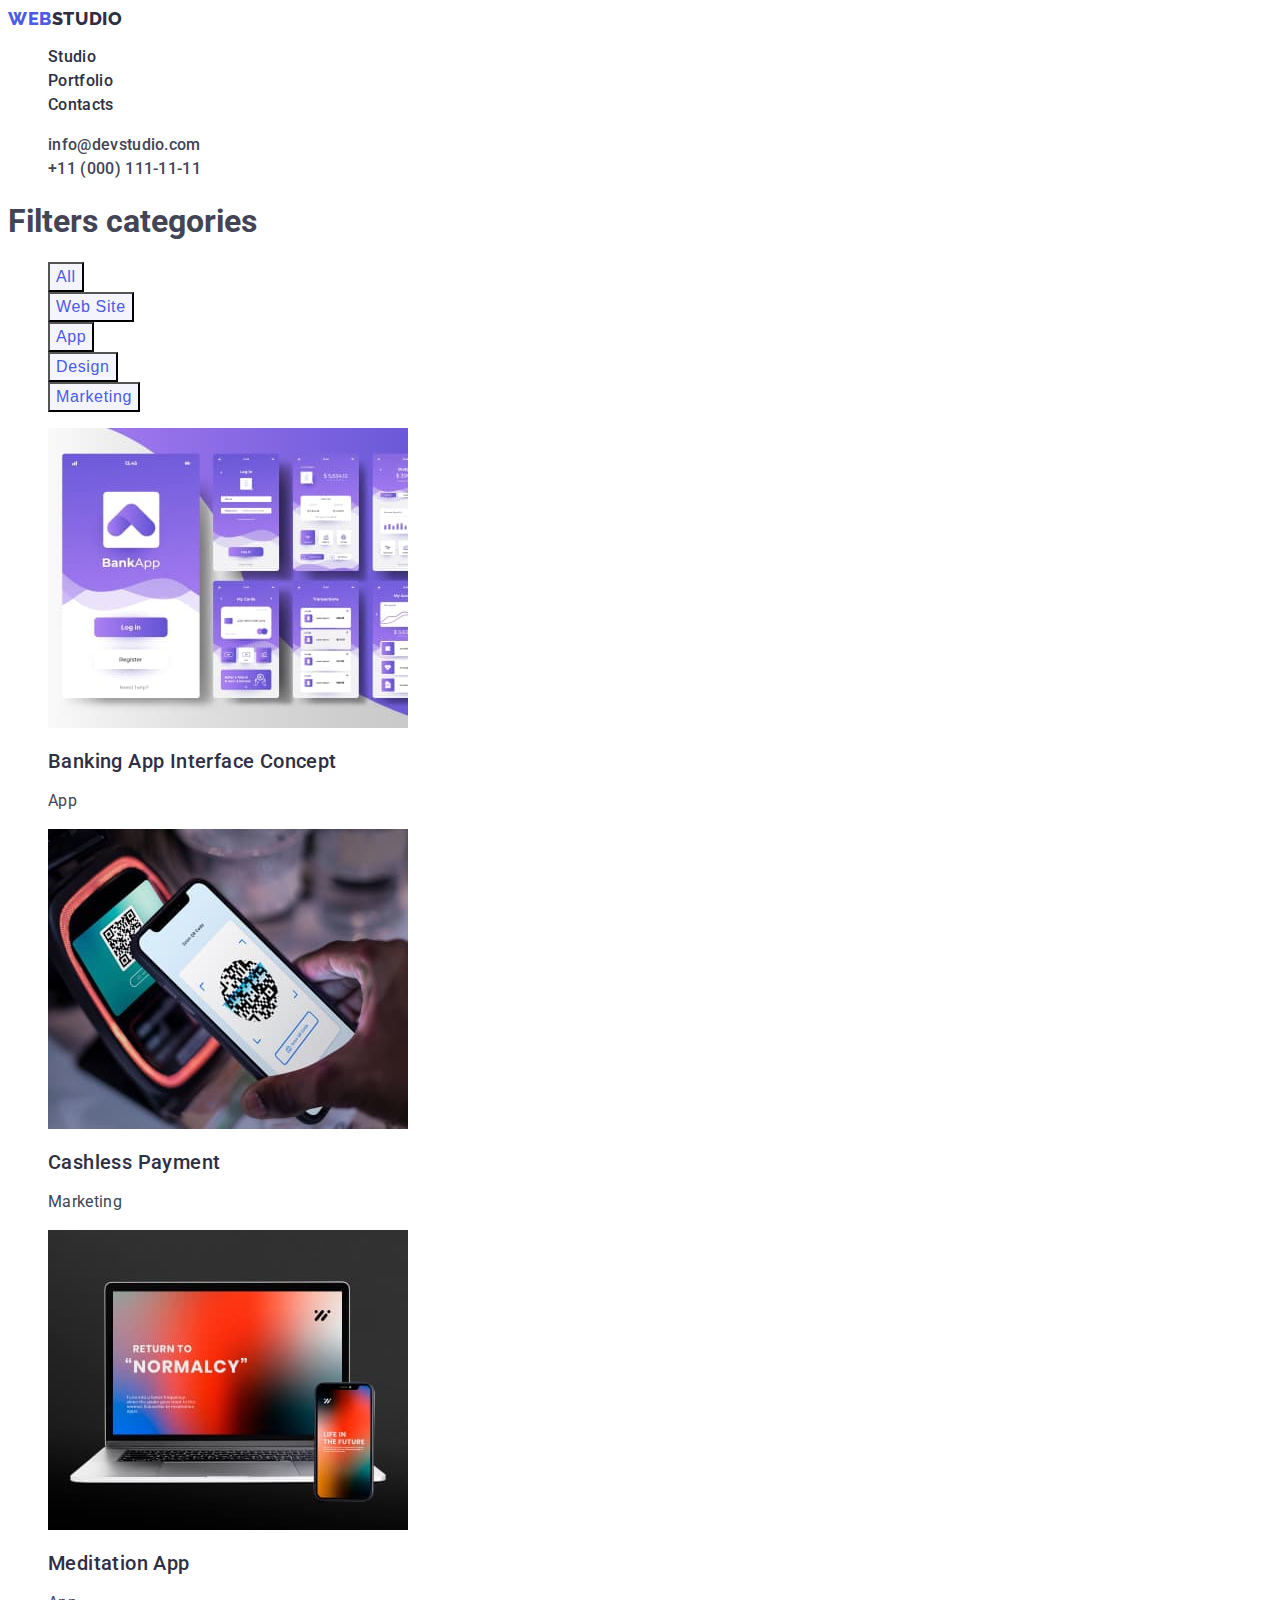
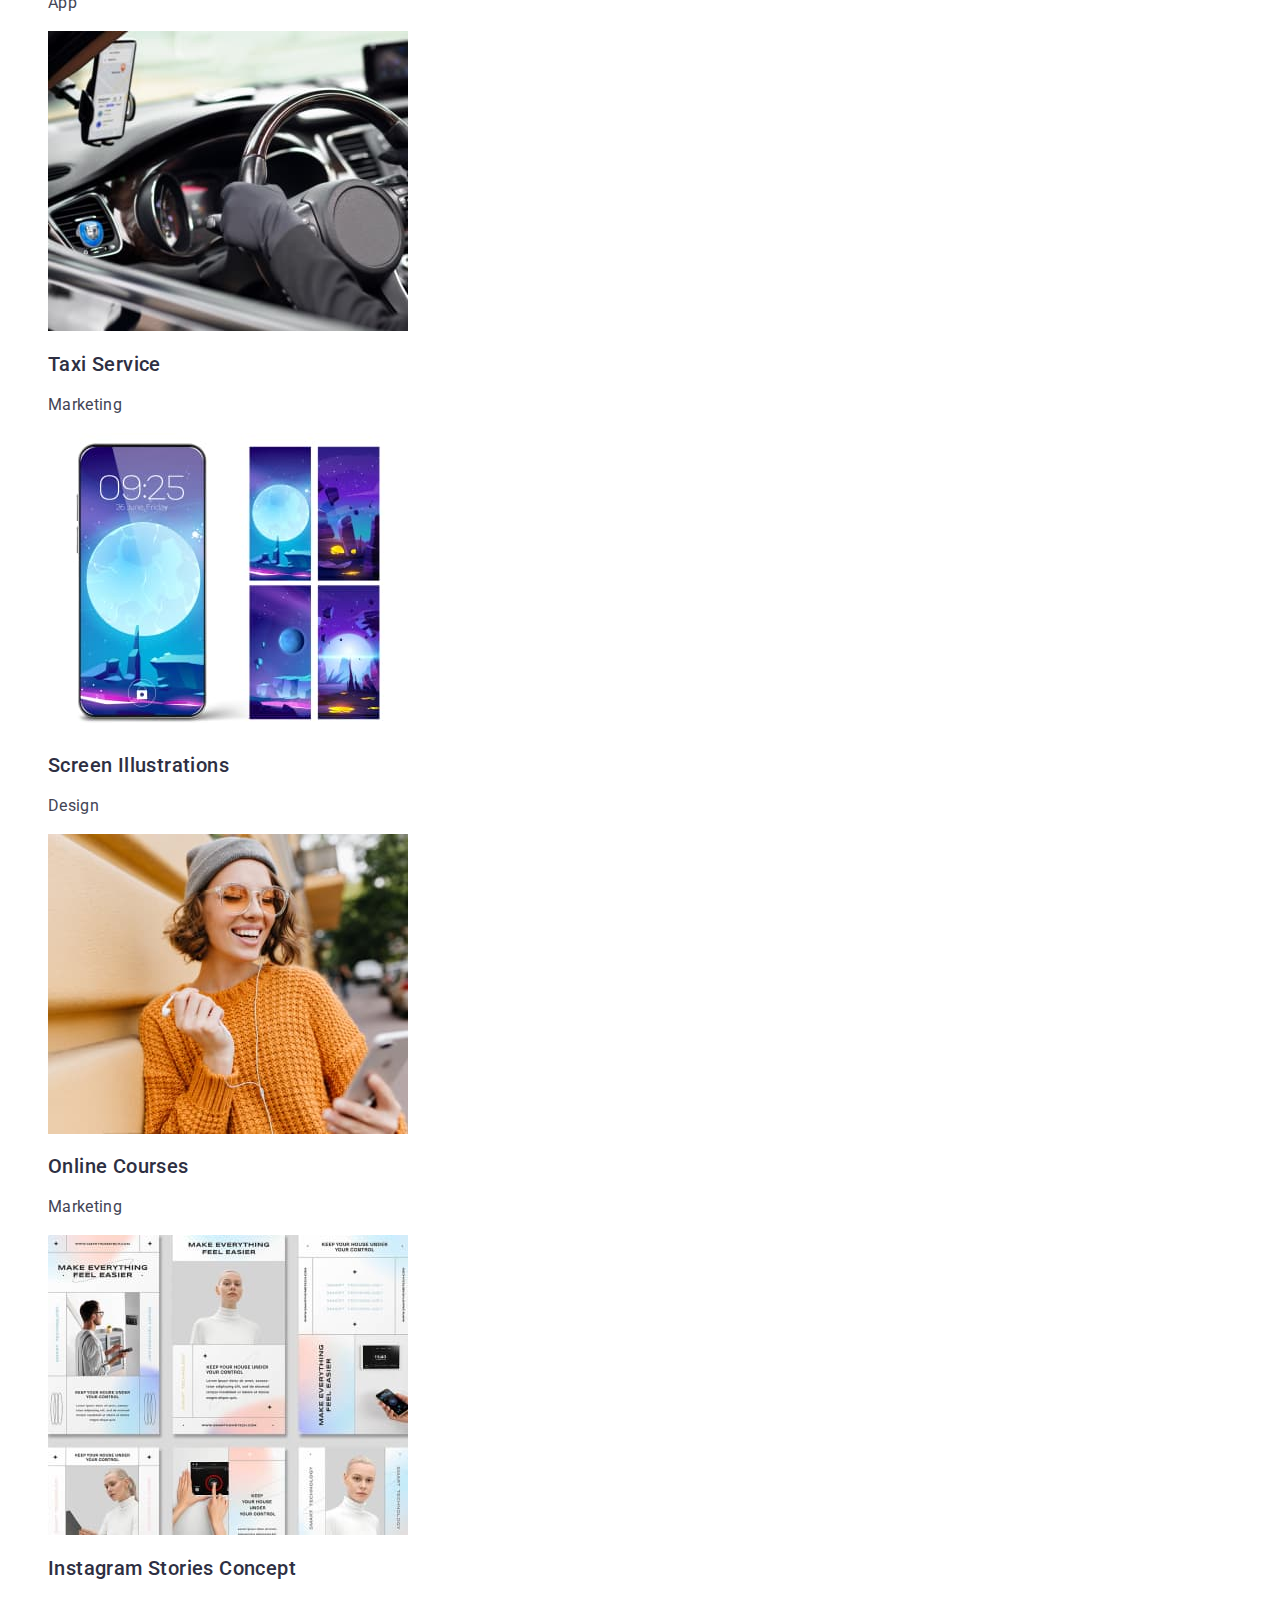
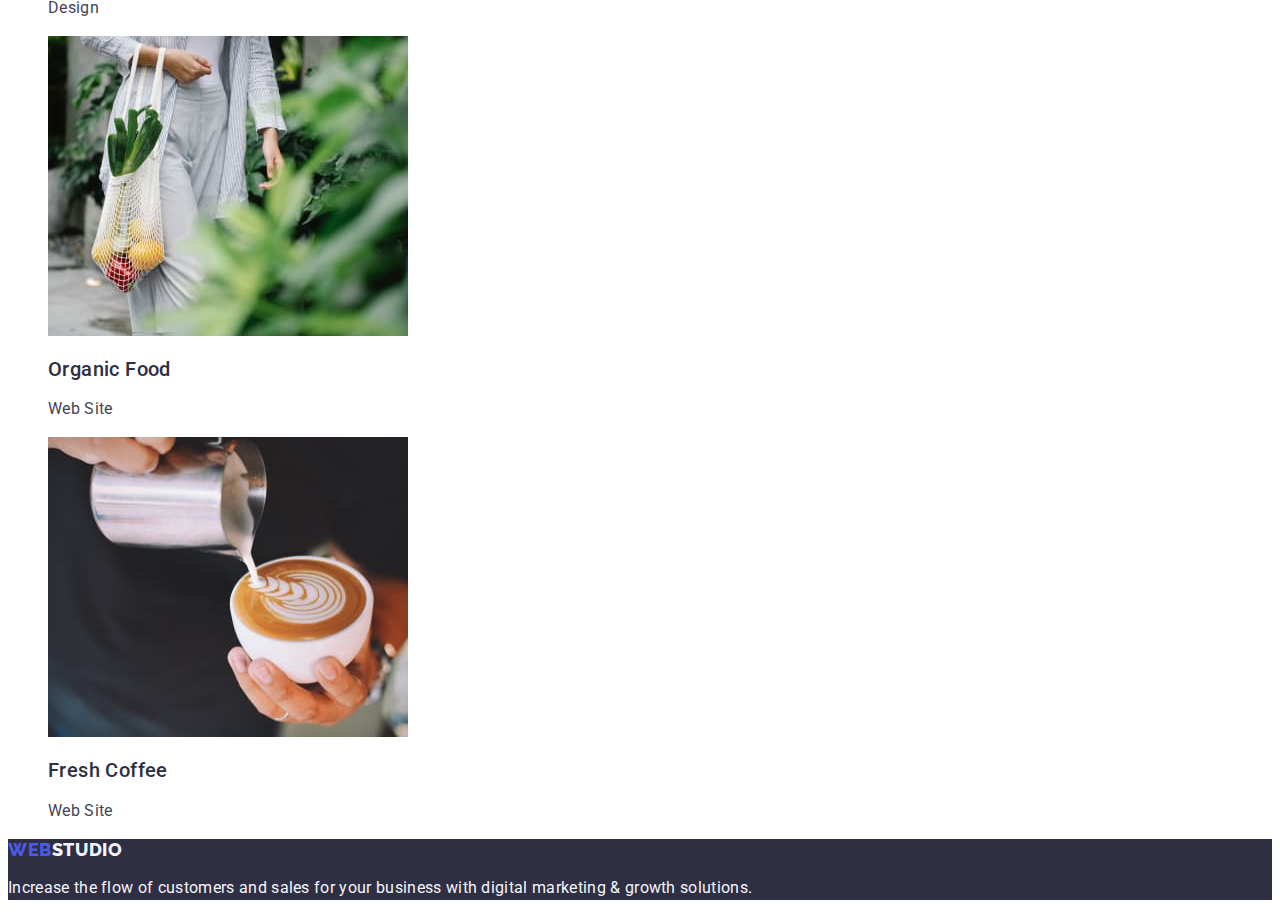
==== portfolio.html @ 28a759ed "Initial commit" ====
<!DOCTYPE html>
<html lang="en">

<head>
    <meta charset="UTF-8" />
    <meta http-equiv="X-UA-Compatible" content="IE=edge" />
    <meta name="viewport" content="width=device-width, initial-scale=1.0" />
    <link rel="stylesheet" href="https://cdnjs.cloudflare.com/ajax/libs/modern-normalize/2.0.0/modern-normalize.min.css"
        integrity="sha512-4xo8blKMVCiXpTaLzQSLSw3KFOVPWhm/TRtuPVc4WG6kUgjH6J03IBuG7JZPkcWMxJ5huwaBpOpnwYElP/m6wg=="
        crossorigin="anonymous" referrerpolicy="no-referrer" />
    <link rel="preconnect" href="https://fonts.googleapis.com">
    <link rel="preconnect" href="https://fonts.gstatic.com" crossorigin>
    <link
        href="https://fonts.googleapis.com/css2?family=Open+Sans:wght@400;500;600;700&family=Raleway:wght@800&family=Roboto:wght@400;500;700;900&display=swap"
        rel="stylesheet">
    <link rel="stylesheet" href="css/styles.css">
    <title>Portfolio</title>
</head>

<body>
    <header class="header">
        <nav class="navbar">
            <a class="logo link" href="./index.html">
                Web<span class="logo-head">Studio</span>
            </a>
            <ul class="list">
                <li>
                    <a href="./index.html" class="link list-item">
                        Studio
                    </a>
                </li>
                <li>
                    <a href="./portfolio.html" class="link list-item">
                        Portfolio
                    </a>
                </li>
                <li>
                    <a href="" class="link list-item">
                        Contacts
                    </a>
                </li>
            </ul>
        </nav>
        <address class="address">
            <ul class="list">
                <li>
                    <a class="address-item link" href="mailto:info@devstudio.com">info@devstudio.com</a>
                </li>
                <li>
                    <a class="address-item link" href="tel:+110001111111">+11 (000) 111-11-11</a>
                </li>
            </ul>
        </address>
    </header>
    <main >
        <section class="pages-section">
            <h1>Filters categories</h1>
            <ul class="list">
                <li>
                    <button type="button" class="btn filter-btn">All</button>
                </li>
                <li>
                    <button type="button" class="btn filter-btn">Web Site</button>
                </li>
                <li>
                    <button type="button" class="btn filter-btn">App</button>
                </li>
                <li>
                    <button type="button" class="btn filter-btn">Design</button>
                </li>
                <li>
                    <button type="button" class="btn filter-btn">Marketing</button>
                </li>
            </ul>
            <ul class="list">
                <li>
                    <a class="link" href="/">
                        <img src="./images/portfolio/img1.jpg" width="360" height="300" alt="Banking App Interface Concept" />
                        <h2 class="title">Banking App Interface Concept</h2>
                        <p class="text">App</p>
                    </a>
                </li>
                <li>
                    <a class="link" href="/">
                        <img src="./images/portfolio/img2.jpg" width="360" height="300" alt="Cashless Payment" />
                        <h2 class="title">Cashless Payment</h2>
                        <p class="text">Marketing</p>
                    </a>
                </li>
                <li>
                    <a class="link" href="/">
                        <img src="./images/portfolio/img3.jpg" width="360" height="300" alt="Meditation App" />
                        <h2 class="title">Meditation App</h2>
                        <p class="text">App</p>
                    </a>
                </li>
                <li>
                    <a class="link" href="/">
                        <img src="./images/portfolio/img4.jpg" width="360" height="300" alt="Taxi Service" />
                        <h2 class="title">Taxi Service</h2>
                        <p class="text">Marketing</p>
                    </a>
                </li>
                <li>
                    <a class="link" href="/">
                        <img src="./images/portfolio/img5.jpg" width="360" height="300" alt="Screen Illustrations" />
                        <h2 class="title">Screen Illustrations</h2>
                        <p class="text">Design</p>
                    </a>
                </li>
                <li>
                    <a class="link" href="/">
                        <img src="./images/portfolio/img6.jpg" width="360" height="300" alt="Online Courses" />
                        <h2 class="title">Online Courses</h2>
                        <p class="text">Marketing</p>
                    </a>
                </li>
                <li>
                    <a class="link" href="/">
                        <img src="./images/portfolio/img7.jpg" width="360" height="300" alt="Instagram Stories Concept" />
                        <h2 class="title">Instagram Stories Concept</h2>
                        <p class="text">Design</p>
                    </a>
                </li>
                <li>
                    <a class="link" href="/">
                        <img src="./images/portfolio/img8.jpg" width="360" height="300" alt="Organic Food" />
                        <h2 class="title">Organic Food</h2>
                        <p class="text">Web Site</p>
                    </a>
                </li>
                <li>
                    <a class="link" href="/">
                        <img src="./images/portfolio/img9.jpg" width="360" height="300" alt="Fresh Coffee" />
                        <h2 class="title">Fresh Coffee</h2>
                        <p class="text">Web Site</p>
                    </a>
                </li>

            </ul>
        </section>
    </main>
    <footer class="footer">
        <a class="logo link" href="./index.html">
            Web<span class="logo-foot">Studio</span>
        </a>
        <p class="copyright-text">Increase the flow of customers and sales for your business with digital marketing & growth
            solutions.</p>
    </footer>
</body>

</html>
---- css/styles.css ----
:root {
    --iris: #4D5AE5;
    --ocean: #404BBF;
    --navyblue: #2E2F42;
    --success: #31D0AA;
    --slate: #434455;
    --subtle-text: #8E8F99;
    --cornflower: #E7E9FC;
    --cloud: #F4F4FD;
    --modal-overlay: rgba(46, 47, 66, 0.4);
    --hero-background: rgba(46, 47, 66, 0.7);
    --white: #FFF;
    --modal-background: #FCFCFC;
}

body {
    font-family: "Roboto", sans-serif;
    color: var(--slate, #434455);
    background-color: var(--white);
}
address {
    font-style: normal
}


/* General styles*/
.list {
    list-style: none;
}
.link {
    color: inherit;
    text-decoration: none;
    outline: none;
}

.footer .logo,
.navbar .logo {
    font-family: "Raleway", sans-serif;
    line-height: 1.17;
    color: var(--iris);
    font-size: 18px;
    font-weight: 800;
    letter-spacing: 0.034em;
    text-transform: uppercase;
}

.logo .logo-head {
    color: var(--navyblue);
}
.logo .logo-foot {
    color: var(--cloud);
}

.btn {
    cursor: pointer;
    text-align: center;
    font-size: 16px;
    font-weight: 500;
    line-height: 24px;
    letter-spacing: 0.04em;
}
.btn:focus {
    outline: none;
}


/* Header */
.header .list-item {
    color: var(--navyblue);
    font-size: 16px;
    letter-spacing: 0.02em;
    line-height: 1.5;
}
.header .list-item, .header .address-item {   
    font-weight: 500;
    line-height: 24px;
    letter-spacing: 0.02em;
}

.header .address-item:hover, .header .address-item:focus,
.header .list-item:hover, .header .list-item:focus {
    color: var(--ocean);
}

/* Footer */
.footer {
    background-color: var(--navyblue);
}
.copyright-text {
    color: var(--cloud);
    font-size: 16px;
    line-height: 24px;
    letter-spacing: 0.02em;
}



/* Studio page */

.service-btn {
    background-color: var(--iris, #4D5AE5);
    color: var(--white);
}
.hero-section .service-btn:active,
.hero-section .service-btn:hover, 
.hero-section .service-btn:focus {
    background-color: var(--ocean, #404BBF);
}
.hero-section .title {
    color: var(--white);
    text-align: center;
    font-size: 56px;
    line-height: 1.07;
    letter-spacing: 0.07em;
}

.hero-section {
    background-color: var(--navyblue);
}
.team-section {
    background-color: var(--cloud);
}

.strategy-section .title {
    color: var(--navyblue);
    font-size: 20px;
    font-weight: 500;
    line-height: 1.2;
    letter-spacing: 0.025em;
}
.team-list .team-list-item .title {
    color: var(--navyblue);
    text-align: center;
    font-size: 20px;
    font-weight: 500;
    line-height: 1.2;
    letter-spacing: 0.02em;
}
.team-section .text,
.strategy-section .text {
    font-size: 16px;
    line-height: 24px;
    letter-spacing: 0.02em;
}
.team-list .team-list-item {
    background-color: var(--white);
}
.work-section .sub-title {
    color: var(--navyblue);
    text-align: center;
    font-size: 36px;
    line-height: 1.11;
    letter-spacing: 0.02em;
    text-transform: capitalize;
}
.team-section .sub-title {
    color: var(--navyblue);
    text-align: center;
    font-size: 36px;
    line-height: 1.11;
    letter-spacing: 0.02em;
    text-transform: capitalize;
}

/* Portfolio page  */

.filter-btn{
    background: var(--cloud);
    color: var(--iris);
}
.filter-btn:active,
.filter-btn:hover, 
.filter-btn:focus {
    background: var(--ocean);
    color: var(--white);
}
.pages-section .title {
    color: var(--navyblue);
    font-size: 20px;
    font-weight: 500;
    line-height: 1.2;
    letter-spacing: 0.02em;
}
.pages-section .text {
    font-size: 16px;
    line-height: 24px;
    letter-spacing: 0.02em;
}
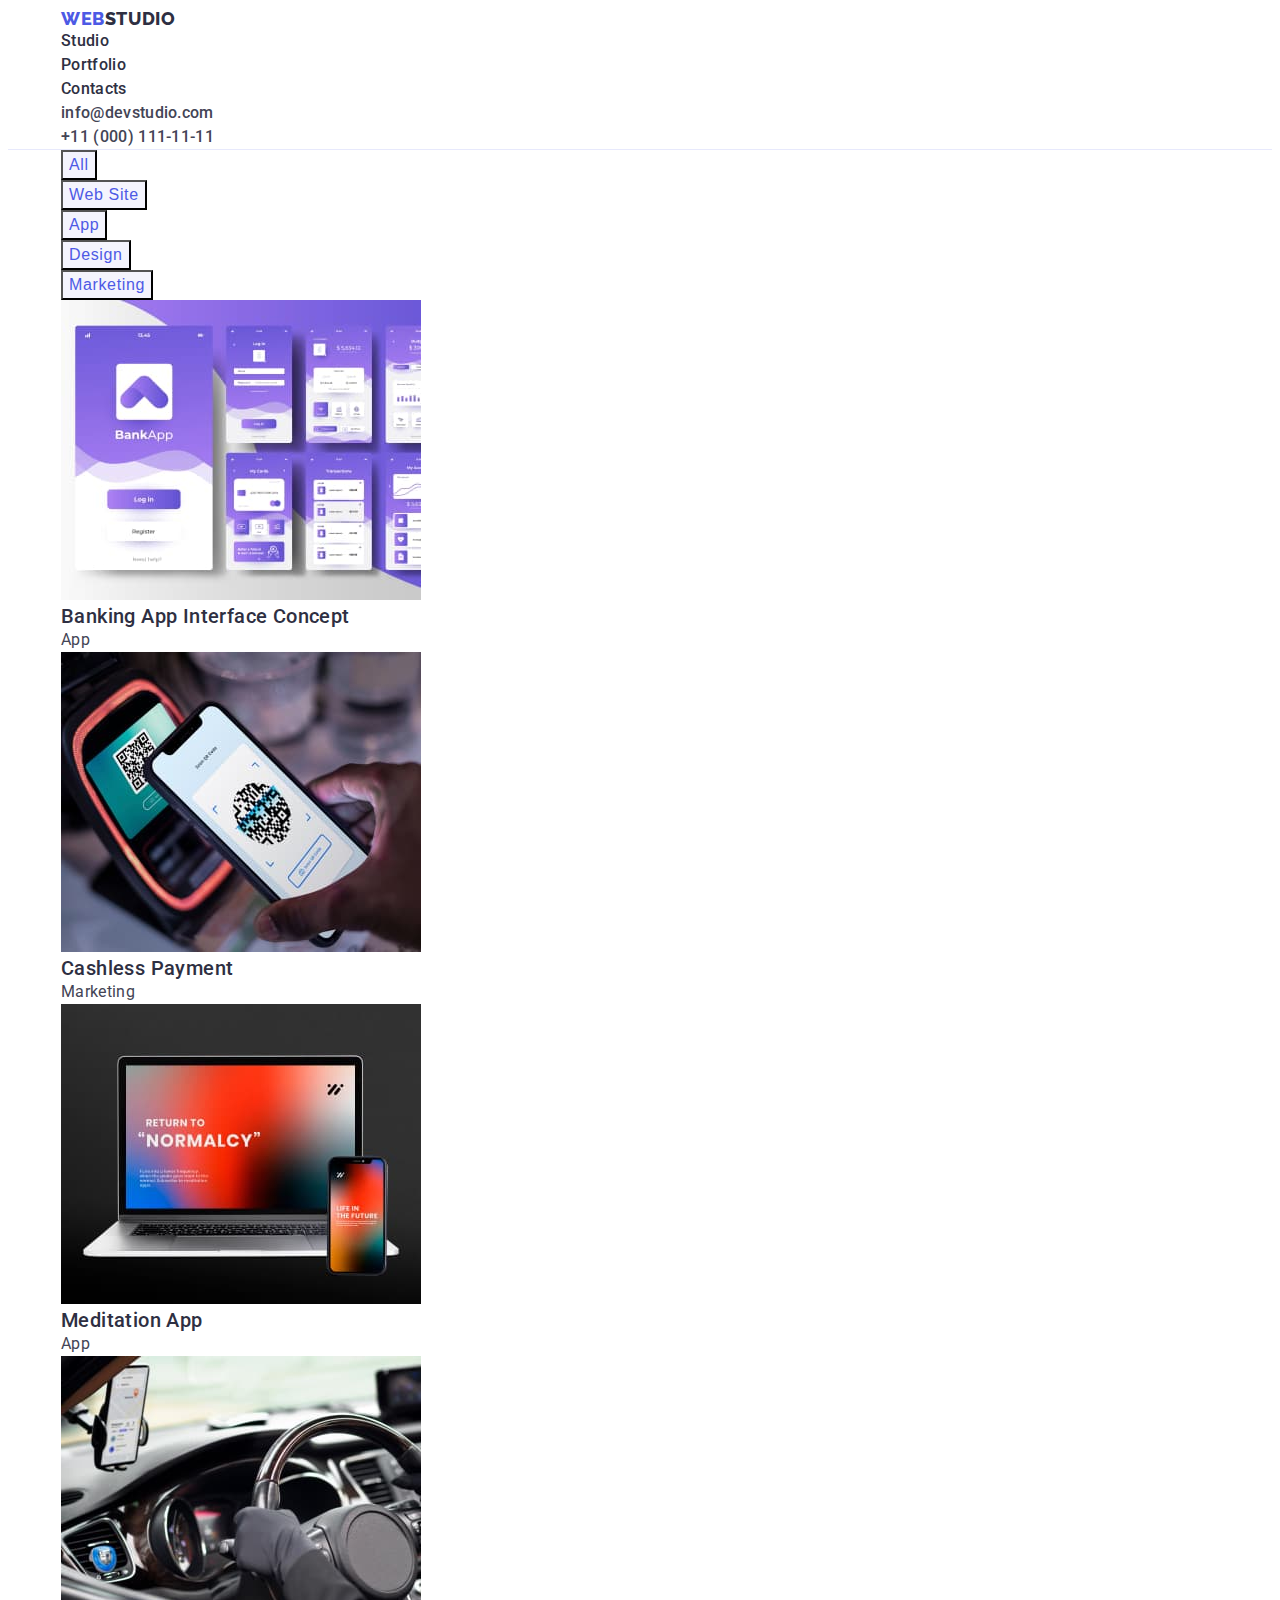
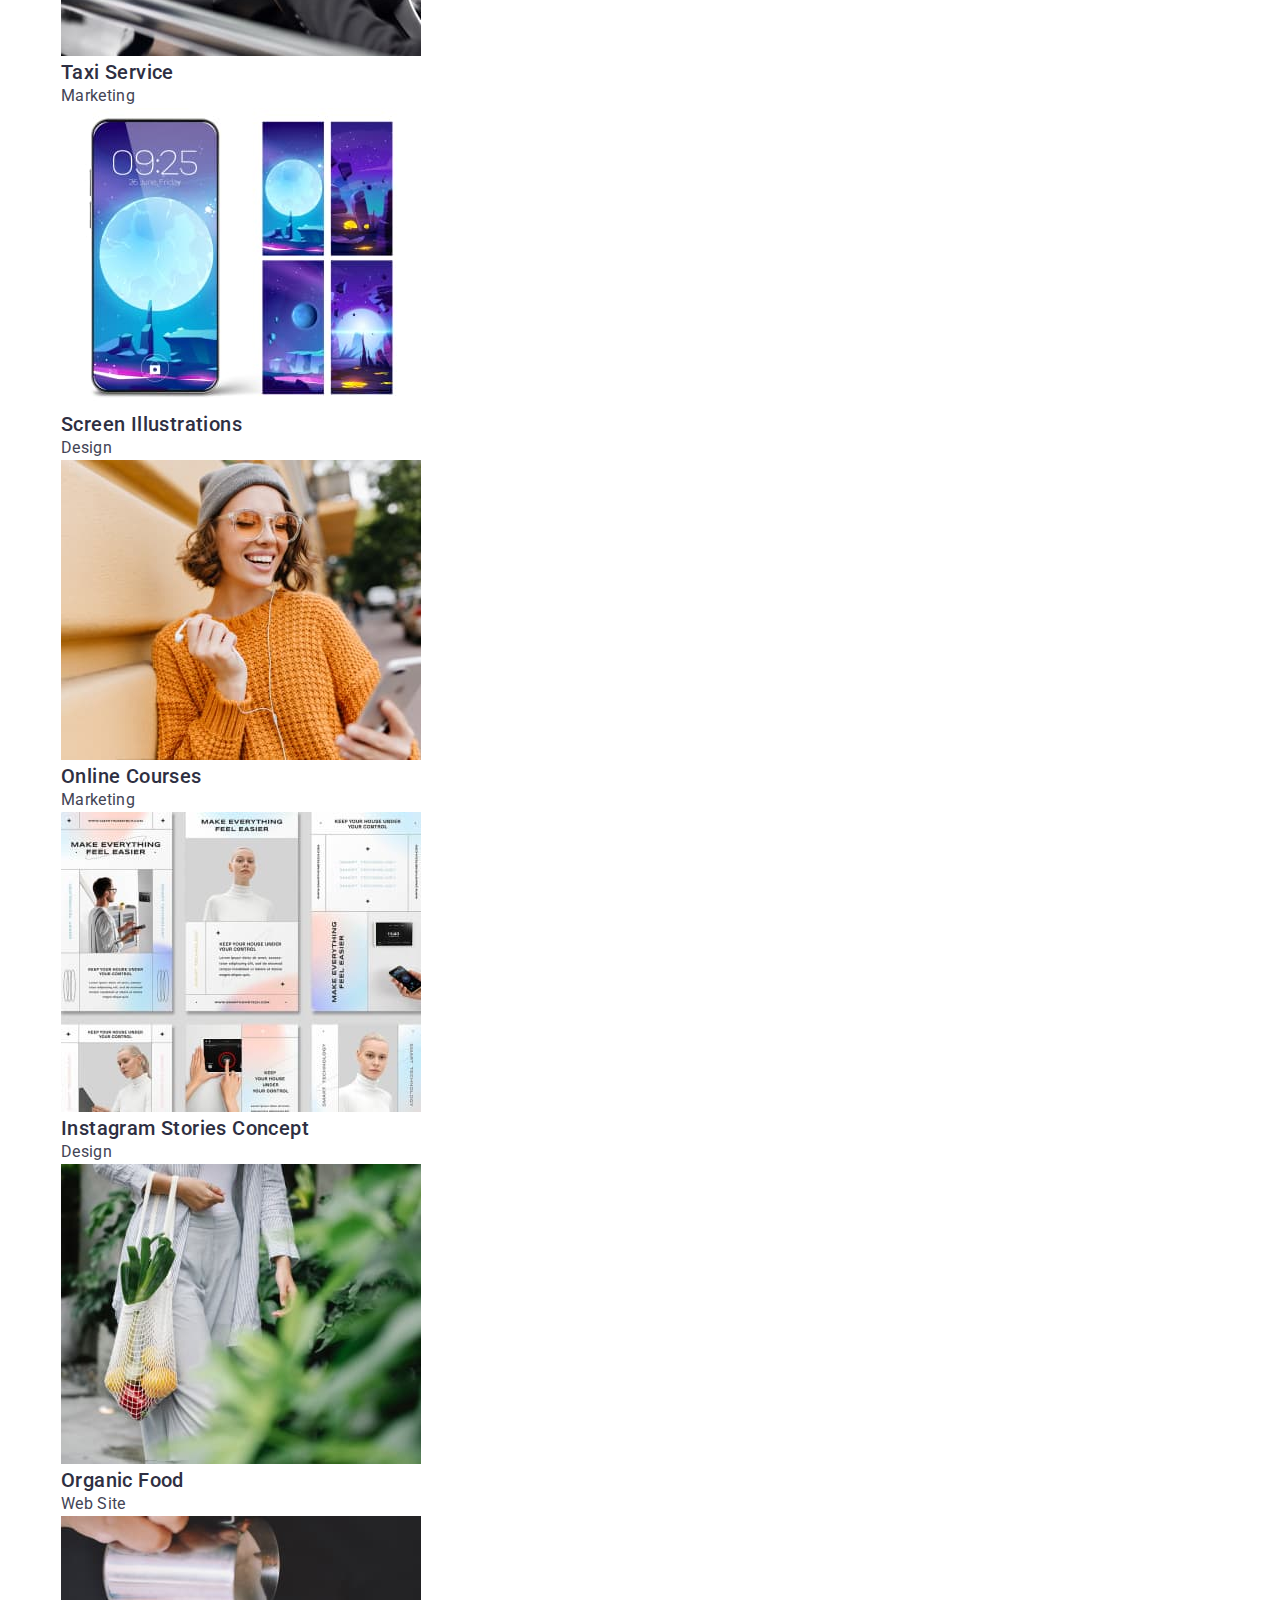
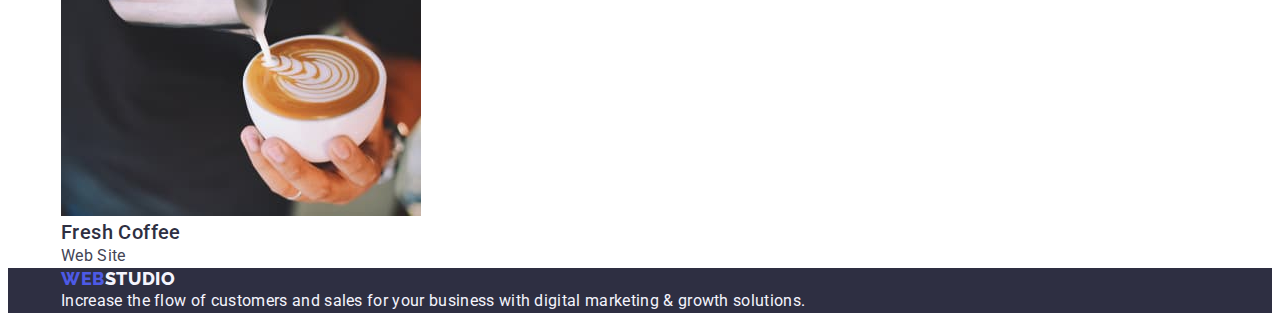
==== commit 0fe9c4c3: "Template" ====
--- a/portfolio.html
+++ b/portfolio.html
@@ -19,133 +19,139 @@
 
 <body>
     <header class="header">
-        <nav class="navbar">
-            <a class="logo link" href="./index.html">
-                Web<span class="logo-head">Studio</span>
-            </a>
-            <ul class="list">
-                <li>
-                    <a href="./index.html" class="link list-item">
-                        Studio
-                    </a>
-                </li>
-                <li>
-                    <a href="./portfolio.html" class="link list-item">
-                        Portfolio
-                    </a>
-                </li>
-                <li>
-                    <a href="" class="link list-item">
-                        Contacts
-                    </a>
-                </li>
-            </ul>
-        </nav>
-        <address class="address">
-            <ul class="list">
-                <li>
-                    <a class="address-item link" href="mailto:info@devstudio.com">info@devstudio.com</a>
-                </li>
-                <li>
-                    <a class="address-item link" href="tel:+110001111111">+11 (000) 111-11-11</a>
-                </li>
-            </ul>
-        </address>
+       <div class="container">
+            <nav class="navbar">
+                <a class="logo link" href="./index.html">
+                    Web<span class="logo-head">Studio</span>
+                </a>
+                <ul class="list">
+                    <li>
+                        <a href="./index.html" class="link list-item">
+                            Studio
+                        </a>
+                    </li>
+                    <li>
+                        <a href="./portfolio.html" class="link list-item">
+                            Portfolio
+                        </a>
+                    </li>
+                    <li>
+                        <a href="" class="link list-item">
+                            Contacts
+                        </a>
+                    </li>
+                </ul>
+            </nav>
+            <address class="address">
+                <ul class="list">
+                    <li>
+                        <a class="address-item link" href="mailto:info@devstudio.com">info@devstudio.com</a>
+                    </li>
+                    <li>
+                        <a class="address-item link" href="tel:+110001111111">+11 (000) 111-11-11</a>
+                    </li>
+                </ul>
+            </address>
+       </div>
     </header>
     <main >
-        <section class="pages-section">
-            <h1>Filters categories</h1>
-            <ul class="list">
-                <li>
-                    <button type="button" class="btn filter-btn">All</button>
-                </li>
-                <li>
-                    <button type="button" class="btn filter-btn">Web Site</button>
-                </li>
-                <li>
-                    <button type="button" class="btn filter-btn">App</button>
-                </li>
-                <li>
-                    <button type="button" class="btn filter-btn">Design</button>
-                </li>
-                <li>
-                    <button type="button" class="btn filter-btn">Marketing</button>
-                </li>
-            </ul>
-            <ul class="list">
-                <li>
-                    <a class="link" href="/">
-                        <img src="./images/portfolio/img1.jpg" width="360" height="300" alt="Banking App Interface Concept" />
-                        <h2 class="title">Banking App Interface Concept</h2>
-                        <p class="text">App</p>
-                    </a>
-                </li>
-                <li>
-                    <a class="link" href="/">
-                        <img src="./images/portfolio/img2.jpg" width="360" height="300" alt="Cashless Payment" />
-                        <h2 class="title">Cashless Payment</h2>
-                        <p class="text">Marketing</p>
-                    </a>
-                </li>
-                <li>
-                    <a class="link" href="/">
-                        <img src="./images/portfolio/img3.jpg" width="360" height="300" alt="Meditation App" />
-                        <h2 class="title">Meditation App</h2>
-                        <p class="text">App</p>
-                    </a>
-                </li>
-                <li>
-                    <a class="link" href="/">
-                        <img src="./images/portfolio/img4.jpg" width="360" height="300" alt="Taxi Service" />
-                        <h2 class="title">Taxi Service</h2>
-                        <p class="text">Marketing</p>
-                    </a>
-                </li>
-                <li>
-                    <a class="link" href="/">
-                        <img src="./images/portfolio/img5.jpg" width="360" height="300" alt="Screen Illustrations" />
-                        <h2 class="title">Screen Illustrations</h2>
-                        <p class="text">Design</p>
-                    </a>
-                </li>
-                <li>
-                    <a class="link" href="/">
-                        <img src="./images/portfolio/img6.jpg" width="360" height="300" alt="Online Courses" />
-                        <h2 class="title">Online Courses</h2>
-                        <p class="text">Marketing</p>
-                    </a>
-                </li>
-                <li>
-                    <a class="link" href="/">
-                        <img src="./images/portfolio/img7.jpg" width="360" height="300" alt="Instagram Stories Concept" />
-                        <h2 class="title">Instagram Stories Concept</h2>
-                        <p class="text">Design</p>
-                    </a>
-                </li>
-                <li>
-                    <a class="link" href="/">
-                        <img src="./images/portfolio/img8.jpg" width="360" height="300" alt="Organic Food" />
-                        <h2 class="title">Organic Food</h2>
-                        <p class="text">Web Site</p>
-                    </a>
-                </li>
-                <li>
-                    <a class="link" href="/">
-                        <img src="./images/portfolio/img9.jpg" width="360" height="300" alt="Fresh Coffee" />
-                        <h2 class="title">Fresh Coffee</h2>
-                        <p class="text">Web Site</p>
-                    </a>
-                </li>
-
-            </ul>
+        <section class="section pages-section">
+            <div class="container">
+                <h1 class="visually-hidden">Filters categories</h1>
+                <ul class="list">
+                    <li>
+                        <button type="button" class="btn filter-btn">All</button>
+                    </li>
+                    <li>
+                        <button type="button" class="btn filter-btn">Web Site</button>
+                    </li>
+                    <li>
+                        <button type="button" class="btn filter-btn">App</button>
+                    </li>
+                    <li>
+                        <button type="button" class="btn filter-btn">Design</button>
+                    </li>
+                    <li>
+                        <button type="button" class="btn filter-btn">Marketing</button>
+                    </li>
+                </ul>
+                <ul class="list">
+                    <li>
+                        <a class="link" href="/">
+                            <img src="./images/portfolio/img1.jpg" width="360" height="300" alt="Banking App Interface Concept" />
+                            <h2 class="title">Banking App Interface Concept</h2>
+                            <p class="text">App</p>
+                        </a>
+                    </li>
+                    <li>
+                        <a class="link" href="/">
+                            <img src="./images/portfolio/img2.jpg" width="360" height="300" alt="Cashless Payment" />
+                            <h2 class="title">Cashless Payment</h2>
+                            <p class="text">Marketing</p>
+                        </a>
+                    </li>
+                    <li>
+                        <a class="link" href="/">
+                            <img src="./images/portfolio/img3.jpg" width="360" height="300" alt="Meditation App" />
+                            <h2 class="title">Meditation App</h2>
+                            <p class="text">App</p>
+                        </a>
+                    </li>
+                    <li>
+                        <a class="link" href="/">
+                            <img src="./images/portfolio/img4.jpg" width="360" height="300" alt="Taxi Service" />
+                            <h2 class="title">Taxi Service</h2>
+                            <p class="text">Marketing</p>
+                        </a>
+                    </li>
+                    <li>
+                        <a class="link" href="/">
+                            <img src="./images/portfolio/img5.jpg" width="360" height="300" alt="Screen Illustrations" />
+                            <h2 class="title">Screen Illustrations</h2>
+                            <p class="text">Design</p>
+                        </a>
+                    </li>
+                    <li>
+                        <a class="link" href="/">
+                            <img src="./images/portfolio/img6.jpg" width="360" height="300" alt="Online Courses" />
+                            <h2 class="title">Online Courses</h2>
+                            <p class="text">Marketing</p>
+                        </a>
+                    </li>
+                    <li>
+                        <a class="link" href="/">
+                            <img src="./images/portfolio/img7.jpg" width="360" height="300" alt="Instagram Stories Concept" />
+                            <h2 class="title">Instagram Stories Concept</h2>
+                            <p class="text">Design</p>
+                        </a>
+                    </li>
+                    <li>
+                        <a class="link" href="/">
+                            <img src="./images/portfolio/img8.jpg" width="360" height="300" alt="Organic Food" />
+                            <h2 class="title">Organic Food</h2>
+                            <p class="text">Web Site</p>
+                        </a>
+                    </li>
+                    <li>
+                        <a class="link" href="/">
+                            <img src="./images/portfolio/img9.jpg" width="360" height="300" alt="Fresh Coffee" />
+                            <h2 class="title">Fresh Coffee</h2>
+                            <p class="text">Web Site</p>
+                        </a>
+                    </li>
+                
+                </ul>
+            </div>
         </section>
     </main>
     <footer class="footer">
-        <a class="logo link" href="./index.html">
-            Web<span class="logo-foot">Studio</span>
-        </a>
-        <p class="copyright-text">Increase the flow of customers and sales for your business with digital marketing & growth
-            solutions.</p>
+       <div class="container">
+            <a class="logo link" href="./index.html">
+                Web<span class="logo-foot">Studio</span>
+            </a>
+            <p class="copyright-text">Increase the flow of customers and sales for your business with digital marketing & growth
+                solutions.</p>
+       </div>
     </footer>
 </body>
 
--- a/css/styles.css
+++ b/css/styles.css
@@ -21,9 +21,36 @@
 address {
     font-style: normal
 }
+h1, h2, h3, h4, h5, h6, p {
+    margin: 0;
+    padding: 0;
+}
+ul,ol {
+    margin: 0;
+    padding: 0;
+}
 
 
 /* General styles*/
+.visually-hidden {
+    position: absolute;
+    width: 1px;
+    height: 1px;
+    margin: -1px;
+    border: 0;
+    padding: 0;
+    white-space: nowrap;
+    clip-path: inset(100%);
+    clip: rect(0 0 0 0);
+    overflow: hidden;
+}
+
+.container {
+    max-width: 1158px;
+    
+    padding: 0;
+    margin: 0 auto;
+}
 .list {
     list-style: none;
 }
@@ -65,6 +92,14 @@
 
 
 /* Header */
+.header {
+    border-bottom: 1px solid var(--cornflower);
+}
+.header .header-container {
+    display: flex;
+    align-items: center;
+    justify-content: space-between;
+}
 .header .list-item {
     color: var(--navyblue);
     font-size: 16px;
@@ -188,7 +223,3 @@
 }
 
 
-
-
-
-
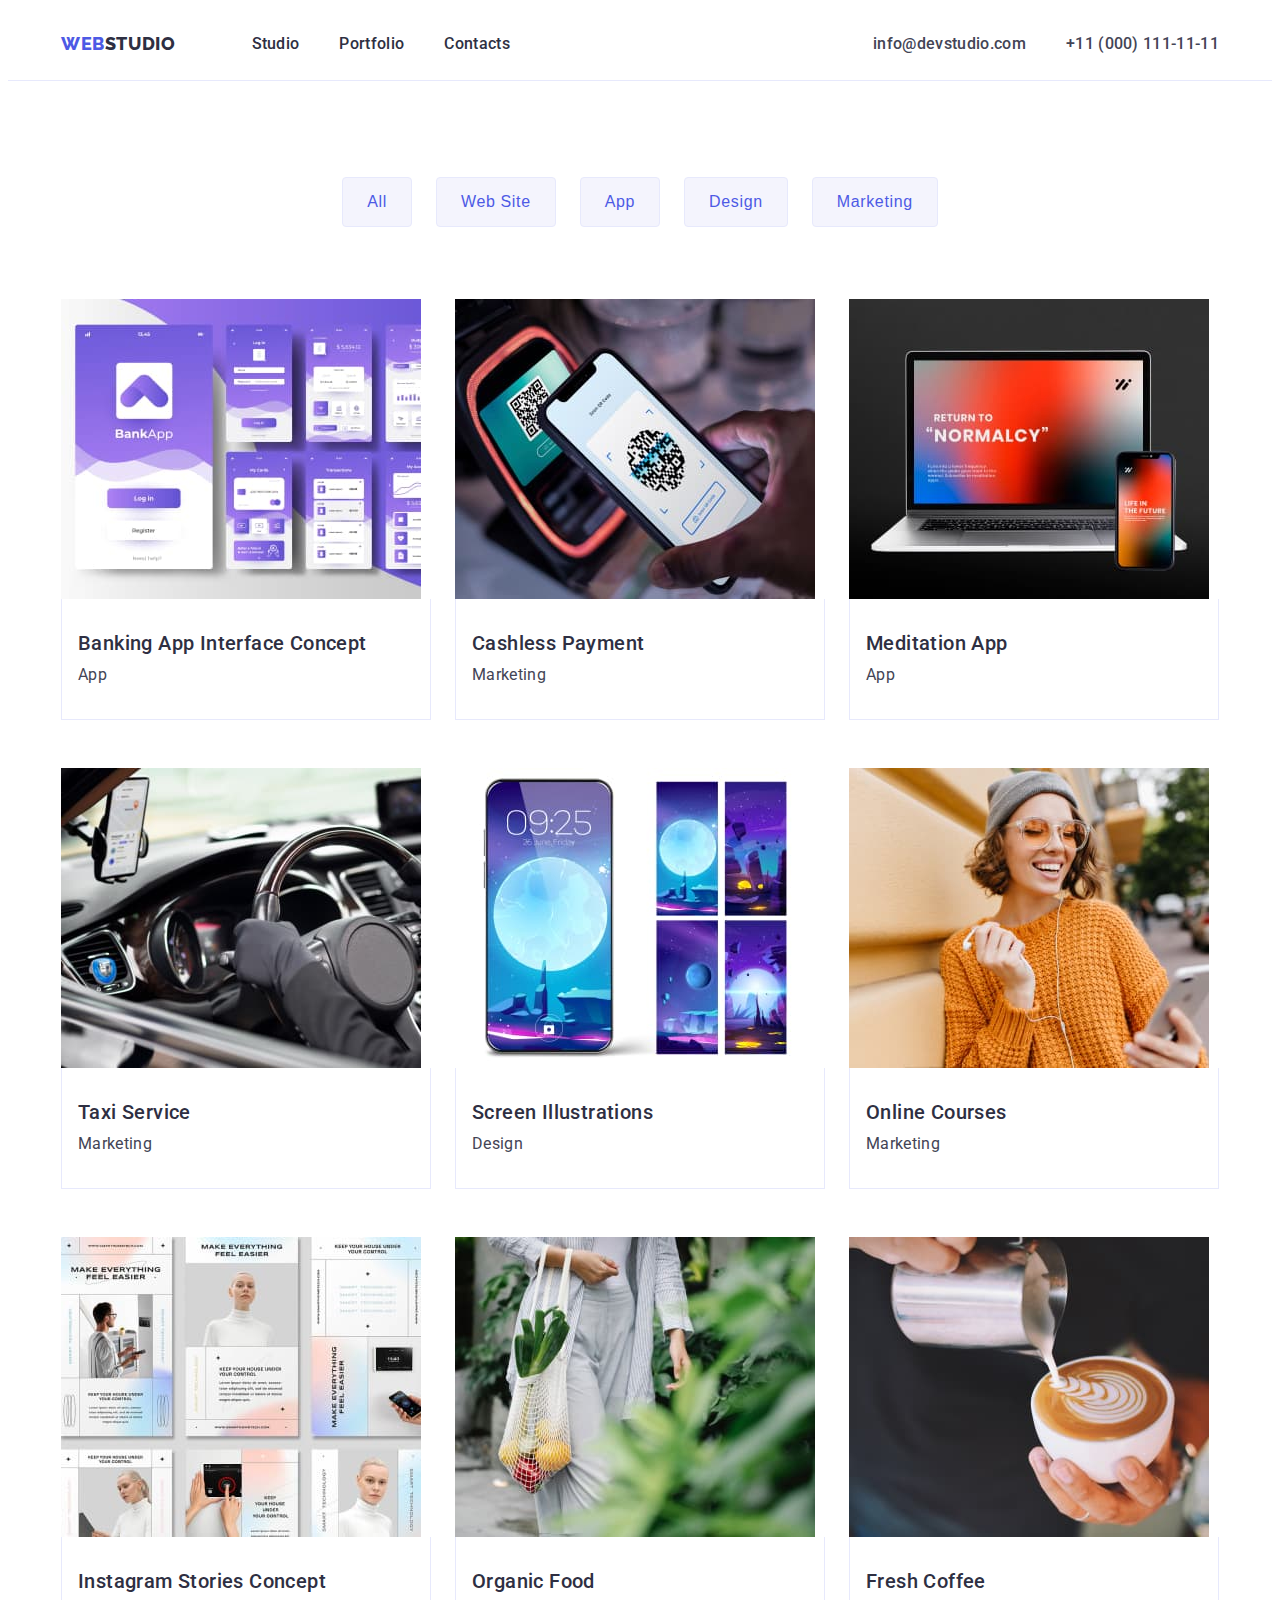
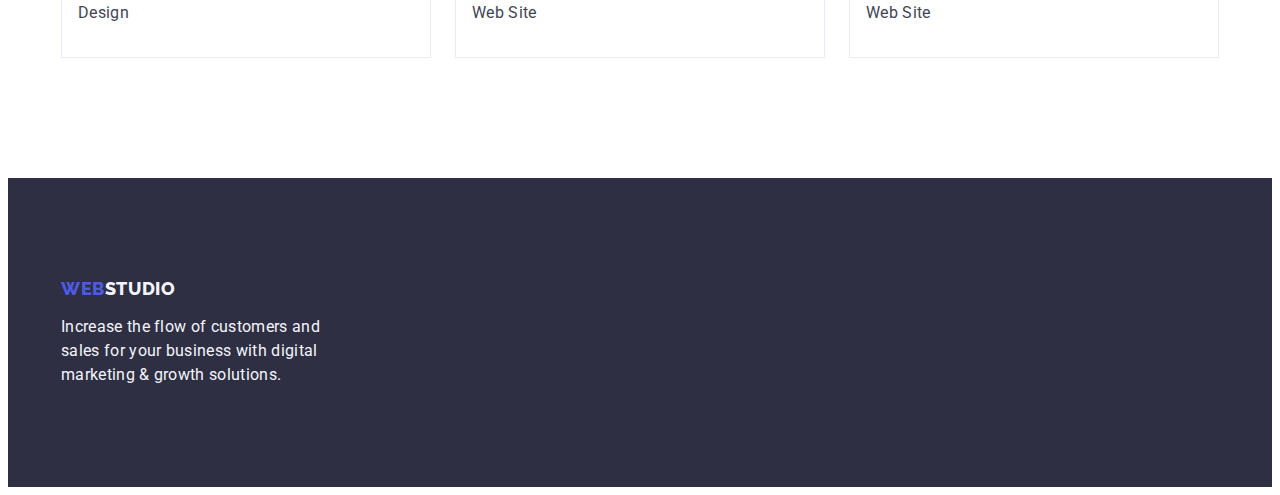
==== commit df267d9b: "review code" ====
--- a/portfolio.html
+++ b/portfolio.html
@@ -19,124 +19,150 @@
 
 <body>
     <header class="header">
-       <div class="container">
+        <div class="container header-container">
             <nav class="navbar">
                 <a class="logo link" href="./index.html">
                     Web<span class="logo-head">Studio</span>
                 </a>
-                <ul class="list">
-                    <li>
+                <ul class="list header-list">
+                    <li class="header-list-item">
                         <a href="./index.html" class="link list-item">
                             Studio
                         </a>
                     </li>
-                    <li>
+                    <li class="header-list-item">
                         <a href="./portfolio.html" class="link list-item">
                             Portfolio
                         </a>
                     </li>
-                    <li>
+                    <li class="header-list-item">
                         <a href="" class="link list-item">
                             Contacts
                         </a>
                     </li>
                 </ul>
             </nav>
-            <address class="address">
-                <ul class="list">
-                    <li>
+            <address class="address ">
+                <ul class="list address-list">
+                    <li class="address-list-item">
                         <a class="address-item link" href="mailto:info@devstudio.com">info@devstudio.com</a>
                     </li>
-                    <li>
+                    <li class="address-list-item">
                         <a class="address-item link" href="tel:+110001111111">+11 (000) 111-11-11</a>
                     </li>
                 </ul>
             </address>
-       </div>
+        </div>
     </header>
     <main >
         <section class="section pages-section">
             <div class="container">
                 <h1 class="visually-hidden">Filters categories</h1>
-                <ul class="list">
-                    <li>
+                <ul class="list filter-list">
+                    <li class="filter-list-item">
                         <button type="button" class="btn filter-btn">All</button>
                     </li>
-                    <li>
+                    <li class="filter-list-item">
                         <button type="button" class="btn filter-btn">Web Site</button>
                     </li>
-                    <li>
+                    <li class="filter-list-item">
                         <button type="button" class="btn filter-btn">App</button>
                     </li>
-                    <li>
+                    <li class="filter-list-item">
                         <button type="button" class="btn filter-btn">Design</button>
                     </li>
-                    <li>
+                    <li class="filter-list-item">
                         <button type="button" class="btn filter-btn">Marketing</button>
                     </li>
                 </ul>
-                <ul class="list">
-                    <li>
+                <ul class="list pages-list">
+                    <li class="pages-list-item">
                         <a class="link" href="/">
                             <img src="./images/portfolio/img1.jpg" width="360" height="300" alt="Banking App Interface Concept" />
-                            <h2 class="title">Banking App Interface Concept</h2>
-                            <p class="text">App</p>
+                            <div class="app-info">
+                                <h2 class="title">Banking App Interface Concept</h2>
+                                <p class="text">App</p>
+                            </div>
                         </a>
                     </li>
-                    <li>
+                    <li class="pages-list-item">
                         <a class="link" href="/">
                             <img src="./images/portfolio/img2.jpg" width="360" height="300" alt="Cashless Payment" />
-                            <h2 class="title">Cashless Payment</h2>
-                            <p class="text">Marketing</p>
+                            <div class="app-info">
+                                <h2 class="title">Cashless Payment</h2>
+                                <p class="text">Marketing</p>
+                            </div>
+                        
                         </a>
                     </li>
-                    <li>
+                    <li class="pages-list-item">
                         <a class="link" href="/">
                             <img src="./images/portfolio/img3.jpg" width="360" height="300" alt="Meditation App" />
-                            <h2 class="title">Meditation App</h2>
-                            <p class="text">App</p>
+                            <div class="app-info">
+                                <h2 class="title">Meditation App</h2>
+                                <p class="text">App</p>
+                            </div>
+                            
                         </a>
                     </li>
-                    <li>
+                    <li class="pages-list-item">
                         <a class="link" href="/">
                             <img src="./images/portfolio/img4.jpg" width="360" height="300" alt="Taxi Service" />
-                            <h2 class="title">Taxi Service</h2>
-                            <p class="text">Marketing</p>
+                            <div class="app-info">
+                                <h2 class="title">Taxi Service</h2>
+                                <p class="text">Marketing</p>
+                            </div>
+                            
                         </a>
                     </li>
-                    <li>
+                    <li class="pages-list-item">
                         <a class="link" href="/">
                             <img src="./images/portfolio/img5.jpg" width="360" height="300" alt="Screen Illustrations" />
-                            <h2 class="title">Screen Illustrations</h2>
-                            <p class="text">Design</p>
+                            <div class="app-info">
+                                <h2 class="title">Screen Illustrations</h2>
+                                <p class="text">Design</p>
+                            </div>
+                            
                         </a>
                     </li>
-                    <li>
+                    <li class="pages-list-item">
                         <a class="link" href="/">
                             <img src="./images/portfolio/img6.jpg" width="360" height="300" alt="Online Courses" />
-                            <h2 class="title">Online Courses</h2>
-                            <p class="text">Marketing</p>
+                            <div class="app-info">
+                                <h2 class="title">Online Courses</h2>
+                                <p class="text">Marketing</p>
+                            </div>
+                           
                         </a>
                     </li>
-                    <li>
+                    <li class="pages-list-item">
                         <a class="link" href="/">
                             <img src="./images/portfolio/img7.jpg" width="360" height="300" alt="Instagram Stories Concept" />
-                            <h2 class="title">Instagram Stories Concept</h2>
-                            <p class="text">Design</p>
+                            <div class="app-info">
+                                <h2 class="title">Instagram Stories Concept</h2>
+                                <p class="text">Design</p>
+                            </div>
+                            
                         </a>
                     </li>
-                    <li>
+                    <li class="pages-list-item">
                         <a class="link" href="/">
                             <img src="./images/portfolio/img8.jpg" width="360" height="300" alt="Organic Food" />
-                            <h2 class="title">Organic Food</h2>
-                            <p class="text">Web Site</p>
+                            <div class="app-info">
+                                <h2 class="title">Organic Food</h2>
+                                <p class="text">Web Site</p>
+                            </div>
+                           
                         </a>
                     </li>
-                    <li>
+                    <li class="pages-list-item">
                         <a class="link" href="/">
                             <img src="./images/portfolio/img9.jpg" width="360" height="300" alt="Fresh Coffee" />
-                            <h2 class="title">Fresh Coffee</h2>
-                            <p class="text">Web Site</p>
+                            <div class="app-info">
+                                <h2 class="title">Fresh Coffee</h2>
+                                <p class="text">Web Site</p>
+                            </div>
+                            
                         </a>
                     </li>
                 
--- a/css/styles.css
+++ b/css/styles.css
@@ -25,6 +25,9 @@
     margin: 0;
     padding: 0;
 }
+img {
+    display: block;
+}
 ul,ol {
     margin: 0;
     padding: 0;
@@ -48,7 +51,7 @@
 .container {
     max-width: 1158px;
     
-    padding: 0;
+    padding: 0 15px;
     margin: 0 auto;
 }
 .list {
@@ -60,8 +63,13 @@
     outline: none;
 }
 
+.navbar {
+    display: flex;
+    align-items: center;
+}
 .footer .logo,
 .navbar .logo {
+    margin-right: 76px;
     font-family: "Raleway", sans-serif;
     line-height: 1.17;
     color: var(--iris);
@@ -100,13 +108,24 @@
     align-items: center;
     justify-content: space-between;
 }
-.header .list-item {
+.header .header-list, .header .address-list {
+    display: flex;
+    align-items: center;
+    gap: 40px;
+}
+.header .header-list .list-item {
+
     color: var(--navyblue);
     font-size: 16px;
     letter-spacing: 0.02em;
     line-height: 1.5;
 }
+.header .header-list .header-list-item,
+.header .address-list .address-list-item {
+    padding: 24px 0;
+}
 .header .list-item, .header .address-item {   
+
     font-weight: 500;
     line-height: 24px;
     letter-spacing: 0.02em;
@@ -119,9 +138,15 @@
 
 /* Footer */
 .footer {
+    padding: 100px 0;
     background-color: var(--navyblue);
 }
+.footer .logo {
+    display: inline-block;
+    margin-bottom: 16px;
+}
 .copyright-text {
+    max-width: 264px;
     color: var(--cloud);
     font-size: 16px;
     line-height: 24px;
@@ -133,6 +158,13 @@
 /* Studio page */
 
 .service-btn {
+    margin: 0 auto;
+    border: none;
+    display: block;
+    min-width: 169px;
+    height: 56px;
+    border-radius: 4px;
+    cursor: pointer;
     background-color: var(--iris, #4D5AE5);
     color: var(--white);
 }
@@ -142,35 +174,39 @@
     background-color: var(--ocean, #404BBF);
 }
 .hero-section .title {
+    max-width: 496px;
     color: var(--white);
     text-align: center;
     font-size: 56px;
     line-height: 1.07;
     letter-spacing: 0.07em;
+    margin-bottom:48px
 }
 
 .hero-section {
+    display: flex;
+    padding: 188px 0;
     background-color: var(--navyblue);
 }
-.team-section {
-    background-color: var(--cloud);
-}
-
+
+.strategy-section {
+    padding: 120px 0;
+}
+.strategy-section .strategy-list {
+    display: flex;
+    gap: 24px;
+}
+.strategy-section .strategy-list .strategy-list-item {
+    width: calc((100% - 72px) / 4)
+}
 .strategy-section .title {
+    margin-bottom: 8px;
     color: var(--navyblue);
     font-size: 20px;
     font-weight: 500;
     line-height: 1.2;
     letter-spacing: 0.025em;
 }
-.team-list .team-list-item .title {
-    color: var(--navyblue);
-    text-align: center;
-    font-size: 20px;
-    font-weight: 500;
-    line-height: 1.2;
-    letter-spacing: 0.02em;
-}
 .team-section .text,
 .strategy-section .text {
     font-size: 16px;
@@ -180,7 +216,18 @@
 .team-list .team-list-item {
     background-color: var(--white);
 }
+.work-section {
+    padding-bottom: 120px;
+}
+.work-section .work-list {
+    display: flex;
+    gap:24px
+}
+.work-section .work-list .work-list-item {
+    width: calc((100% - 48px) / 3);
+}
 .work-section .sub-title {
+    margin-bottom: 72px;
     color: var(--navyblue);
     text-align: center;
     font-size: 36px;
@@ -188,7 +235,12 @@
     letter-spacing: 0.02em;
     text-transform: capitalize;
 }
+.team-section {
+    padding: 120px 0;
+    background-color: var(--cloud);
+}
 .team-section .sub-title {
+    margin-bottom: 72px;
     color: var(--navyblue);
     text-align: center;
     font-size: 36px;
@@ -196,20 +248,54 @@
     letter-spacing: 0.02em;
     text-transform: capitalize;
 }
+.team-section .team-list {
+    display: flex;
+    gap: 24px
+}
+.team-section .team-list .team-list-item {
+    width: calc((100% - 72px) / 4); 
+    border-radius: 0px 0px 4px 4px;
+}
+.team-section .team-list .team-list-item .person-info {
+    padding: 32px 0;
+} 
+.team-list .team-list-item .text {
+    text-align: center;
+}
+.team-list .team-list-item .title {
+    text-align: center;
+    margin-bottom: 8px;
+    color: var(--navyblue);
+    text-align: center;
+    font-size: 20px;
+    font-weight: 500;
+    line-height: 1.2;
+    letter-spacing: 0.02em;
+}
+
 
 /* Portfolio page  */
 
 .filter-btn{
+    border-radius: 4px;
+    padding: 12px 24px;
+    border: 1px solid var(--cornflower);
     background: var(--cloud);
     color: var(--iris);
 }
 .filter-btn:active,
 .filter-btn:hover, 
 .filter-btn:focus {
+    border: 1px solid transparent;
     background: var(--ocean);
     color: var(--white);
 }
+.pages-section {
+    padding-top: 96px;
+    padding-bottom: 120px;
+}
 .pages-section .title {
+    margin-bottom: 8px;
     color: var(--navyblue);
     font-size: 20px;
     font-weight: 500;
@@ -221,5 +307,24 @@
     line-height: 24px;
     letter-spacing: 0.02em;
 }
-
-
+.pages-section .filter-list {
+    display: flex;
+    justify-content: center;
+    gap: 24px;
+    margin-bottom: 72px;
+}
+.pages-section .pages-list {
+    display: flex;
+    flex-wrap: wrap;
+    column-gap: 24px;
+    row-gap: 48px;
+}
+.pages-section .pages-list .pages-list-item {
+    width: calc((100% - 48px) / 3);
+}
+.pages-section .pages-list .pages-list-item .app-info{
+    padding: 32px 16px;
+    border: 1px solid var(--cornflower);
+    border-top: none;
+}
+
